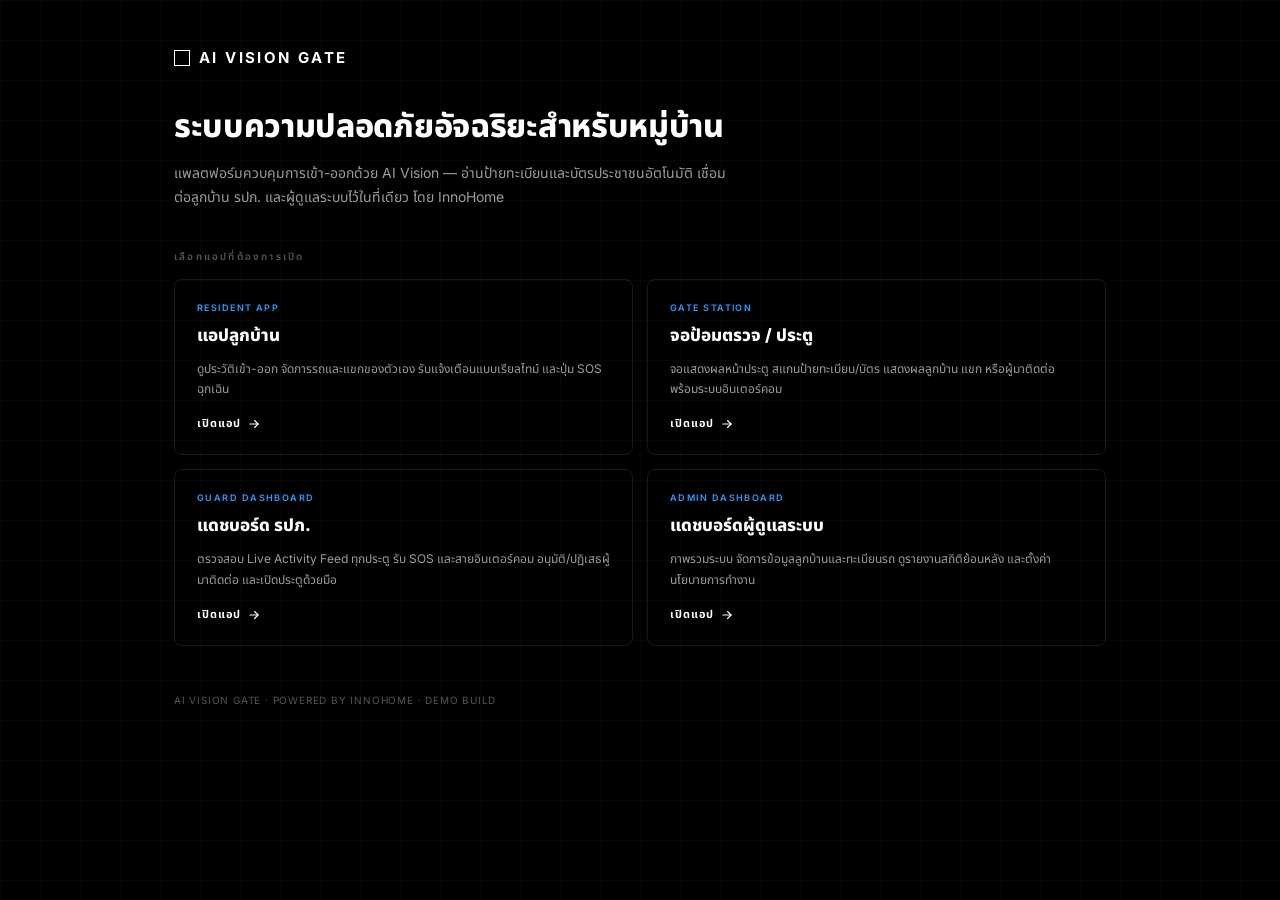
==== index.html @ b5a37eb1 "aivsg-ps-v1" ====
<!DOCTYPE html>
<html lang="th">
<head>
<meta charset="UTF-8">
<meta name="viewport" content="width=device-width, initial-scale=1, viewport-fit=cover">
<meta name="theme-color" content="#000000">
<title>AI Vision Gate — by InnoHome</title>
<link rel="preconnect" href="https://fonts.googleapis.com">
<link href="https://fonts.googleapis.com/css2?family=Inter:wght@400;500;600;700;800&family=Noto+Sans+Thai:wght@400;500;600;700&display=swap" rel="stylesheet">
<style>
  :root{
    --bg:#000000; --surface:#0B0B0D; --surface-2:#171719;
    --border:rgba(255,255,255,0.10); --border-strong:rgba(255,255,255,0.22);
    --text:#FFFFFF; --dim:#9A9AA3; --faint:#54545B;
    --accent:#2E9BFF; --success:#34D399; --warning:#FFD60A; --danger:#FF453A;
    --radius:8px; --radius-sm:4px;
  }
  *{margin:0;padding:0;box-sizing:border-box;}
  html,body{height:100%;}
  body{
    font-family:'Inter','Noto Sans Thai',sans-serif;
    background-color:var(--bg);
    background-image:
      linear-gradient(rgba(255,255,255,0.025) 1px, transparent 1px),
      linear-gradient(90deg, rgba(255,255,255,0.025) 1px, transparent 1px);
    background-size:40px 40px;
    color:var(--text);
    -webkit-font-smoothing:antialiased;
  }
  a{color:inherit; text-decoration:none;}
  .wrap{max-width:980px; margin:0 auto; padding:48px 24px 64px;}
  .brand{display:flex; align-items:center; gap:9px; margin-bottom:36px;}
  .logo-mark{width:16px; height:16px; border:1.5px solid var(--text); flex-shrink:0;}
  .wordmark{font-weight:700; font-size:15px; letter-spacing:.16em;}
  .hero{margin-bottom:40px;}
  .hero h1{font-size:32px; font-weight:800; letter-spacing:-0.01em; margin-bottom:10px;}
  .hero p{font-size:14px; color:var(--dim); line-height:1.7; max-width:560px;}
  .label{font-size:10px; font-weight:600; letter-spacing:.22em; color:var(--faint); text-transform:uppercase; margin-bottom:14px; display:block;}
  .grid{display:grid; grid-template-columns:repeat(2, 1fr); gap:14px;}
  .card{
    border:1px solid var(--border); border-radius:var(--radius);
    padding:22px; display:flex; flex-direction:column; gap:10px;
    transition:border-color .15s, background .15s;
  }
  .card:hover{border-color:var(--border-strong); background:var(--surface);}
  .card .tag{font-size:9px; font-weight:600; letter-spacing:.16em; text-transform:uppercase; color:var(--accent);}
  .card h2{font-size:17px; font-weight:800;}
  .card p{font-size:12px; color:var(--dim); line-height:1.7; flex:1;}
  .card .cta{font-size:11px; font-weight:700; letter-spacing:.08em; display:flex; align-items:center; gap:6px; margin-top:6px;}
  .card .cta svg{width:14px; height:14px; stroke:currentColor; fill:none; stroke-width:2; stroke-linecap:round; stroke-linejoin:round;}
  .footer{margin-top:48px; font-size:10px; color:var(--faint); letter-spacing:.08em; text-transform:uppercase;}
  @media (max-width:640px){
    .grid{grid-template-columns:1fr;}
    .hero h1{font-size:24px;}
  }
</style>
</head>
<body>
<div class="wrap">

  <div class="brand">
    <span class="logo-mark"></span>
    <span class="wordmark">AI VISION GATE</span>
  </div>

  <div class="hero">
    <h1>ระบบความปลอดภัยอัจฉริยะสำหรับหมู่บ้าน</h1>
    <p>แพลตฟอร์มควบคุมการเข้า-ออกด้วย AI Vision — อ่านป้ายทะเบียนและบัตรประชาชนอัตโนมัติ เชื่อมต่อลูกบ้าน รปภ. และผู้ดูแลระบบไว้ในที่เดียว โดย InnoHome</p>
  </div>

  <span class="label">เลือกแอปที่ต้องการเปิด</span>
  <div class="grid">

    <a class="card" href="./resident/index.html">
      <span class="tag">Resident App</span>
      <h2>แอปลูกบ้าน</h2>
      <p>ดูประวัติเข้า-ออก จัดการรถและแขกของตัวเอง รับแจ้งเตือนแบบเรียลไทม์ และปุ่ม SOS ฉุกเฉิน</p>
      <span class="cta">เปิดแอป <svg viewBox="0 0 24 24"><path d="M5 12h14"/><path d="M13 6l6 6-6 6"/></svg></span>
    </a>

    <a class="card" href="./gate/index.html">
      <span class="tag">Gate Station</span>
      <h2>จอป้อมตรวจ / ประตู</h2>
      <p>จอแสดงผลหน้าประตู สแกนป้ายทะเบียน/บัตร แสดงผลลูกบ้าน แขก หรือผู้มาติดต่อ พร้อมระบบอินเตอร์คอม</p>
      <span class="cta">เปิดแอป <svg viewBox="0 0 24 24"><path d="M5 12h14"/><path d="M13 6l6 6-6 6"/></svg></span>
    </a>

    <a class="card" href="./guard/index.html">
      <span class="tag">Guard Dashboard</span>
      <h2>แดชบอร์ด รปภ.</h2>
      <p>ตรวจสอบ Live Activity Feed ทุกประตู รับ SOS และสายอินเตอร์คอม อนุมัติ/ปฏิเสธผู้มาติดต่อ และเปิดประตูด้วยมือ</p>
      <span class="cta">เปิดแอป <svg viewBox="0 0 24 24"><path d="M5 12h14"/><path d="M13 6l6 6-6 6"/></svg></span>
    </a>

    <a class="card" href="./admin/index.html">
      <span class="tag">Admin Dashboard</span>
      <h2>แดชบอร์ดผู้ดูแลระบบ</h2>
      <p>ภาพรวมระบบ จัดการข้อมูลลูกบ้านและทะเบียนรถ ดูรายงานสถิติย้อนหลัง และตั้งค่านโยบายการทำงาน</p>
      <span class="cta">เปิดแอป <svg viewBox="0 0 24 24"><path d="M5 12h14"/><path d="M13 6l6 6-6 6"/></svg></span>
    </a>

  </div>

  <div class="footer">AI Vision Gate · Powered by InnoHome · Demo Build</div>

</div>
</body>
</html>
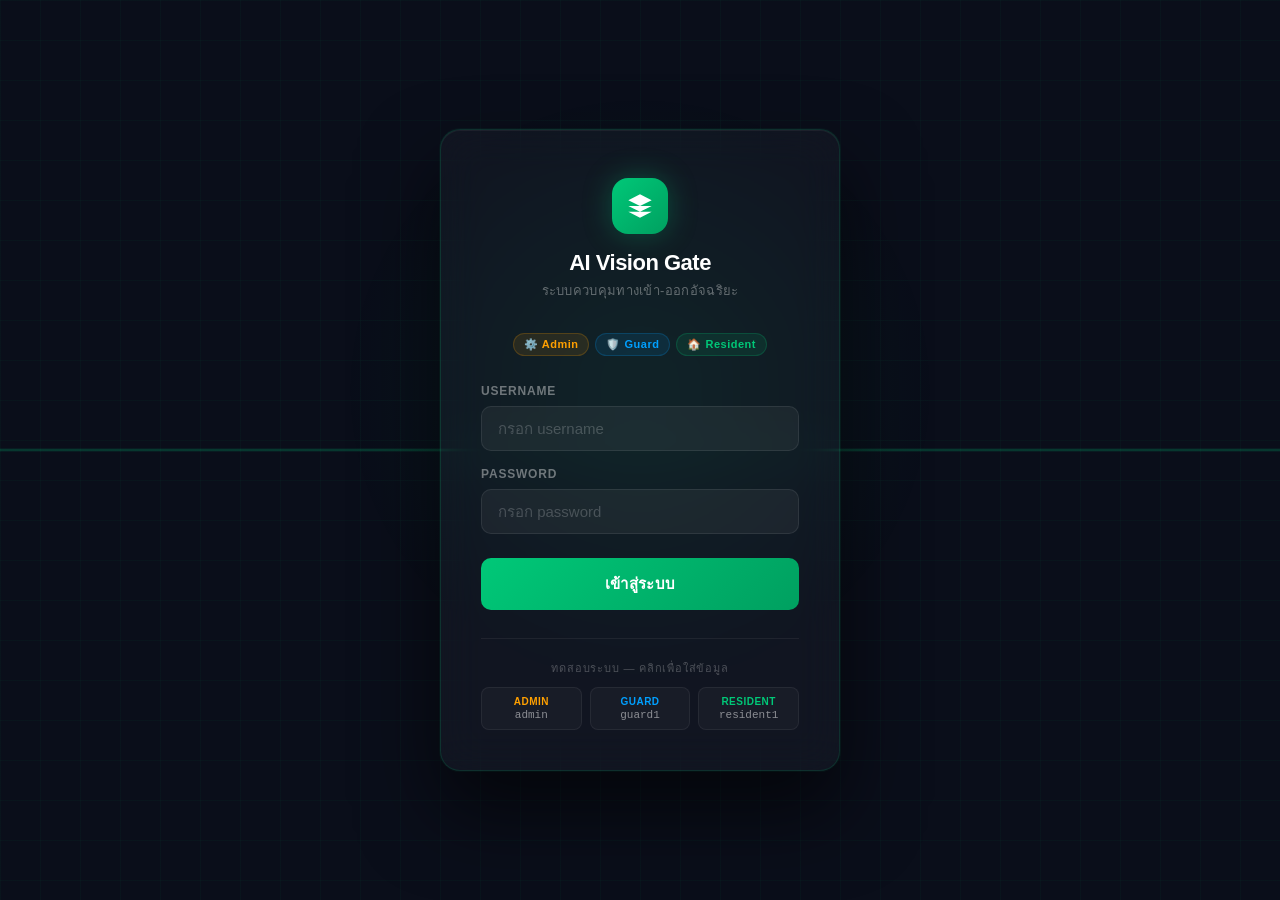
==== commit 602033a1: "add login aivsg-psv02 index.html" ====
--- a/index.html
+++ b/index.html
@@ -2,107 +2,522 @@
 <html lang="th">
 <head>
 <meta charset="UTF-8">
-<meta name="viewport" content="width=device-width, initial-scale=1, viewport-fit=cover">
-<meta name="theme-color" content="#000000">
-<title>AI Vision Gate — by InnoHome</title>
-<link rel="preconnect" href="https://fonts.googleapis.com">
-<link href="https://fonts.googleapis.com/css2?family=Inter:wght@400;500;600;700;800&family=Noto+Sans+Thai:wght@400;500;600;700&display=swap" rel="stylesheet">
+<meta name="viewport" content="width=device-width, initial-scale=1.0">
+<title>AI Vision Gate — เข้าสู่ระบบ</title>
 <style>
-  :root{
-    --bg:#000000; --surface:#0B0B0D; --surface-2:#171719;
-    --border:rgba(255,255,255,0.10); --border-strong:rgba(255,255,255,0.22);
-    --text:#FFFFFF; --dim:#9A9AA3; --faint:#54545B;
-    --accent:#2E9BFF; --success:#34D399; --warning:#FFD60A; --danger:#FF453A;
-    --radius:8px; --radius-sm:4px;
-  }
-  *{margin:0;padding:0;box-sizing:border-box;}
-  html,body{height:100%;}
-  body{
-    font-family:'Inter','Noto Sans Thai',sans-serif;
-    background-color:var(--bg);
+  * { margin: 0; padding: 0; box-sizing: border-box; }
+
+  body {
+    min-height: 100vh;
+    background: #0a0e1a;
+    display: flex;
+    align-items: center;
+    justify-content: center;
+    font-family: 'Segoe UI', 'Helvetica Neue', Arial, sans-serif;
+    overflow: hidden;
+    position: relative;
+  }
+
+  /* Ambient grid background */
+  body::before {
+    content: '';
+    position: fixed;
+    inset: 0;
     background-image:
-      linear-gradient(rgba(255,255,255,0.025) 1px, transparent 1px),
-      linear-gradient(90deg, rgba(255,255,255,0.025) 1px, transparent 1px);
-    background-size:40px 40px;
-    color:var(--text);
-    -webkit-font-smoothing:antialiased;
-  }
-  a{color:inherit; text-decoration:none;}
-  .wrap{max-width:980px; margin:0 auto; padding:48px 24px 64px;}
-  .brand{display:flex; align-items:center; gap:9px; margin-bottom:36px;}
-  .logo-mark{width:16px; height:16px; border:1.5px solid var(--text); flex-shrink:0;}
-  .wordmark{font-weight:700; font-size:15px; letter-spacing:.16em;}
-  .hero{margin-bottom:40px;}
-  .hero h1{font-size:32px; font-weight:800; letter-spacing:-0.01em; margin-bottom:10px;}
-  .hero p{font-size:14px; color:var(--dim); line-height:1.7; max-width:560px;}
-  .label{font-size:10px; font-weight:600; letter-spacing:.22em; color:var(--faint); text-transform:uppercase; margin-bottom:14px; display:block;}
-  .grid{display:grid; grid-template-columns:repeat(2, 1fr); gap:14px;}
-  .card{
-    border:1px solid var(--border); border-radius:var(--radius);
-    padding:22px; display:flex; flex-direction:column; gap:10px;
-    transition:border-color .15s, background .15s;
-  }
-  .card:hover{border-color:var(--border-strong); background:var(--surface);}
-  .card .tag{font-size:9px; font-weight:600; letter-spacing:.16em; text-transform:uppercase; color:var(--accent);}
-  .card h2{font-size:17px; font-weight:800;}
-  .card p{font-size:12px; color:var(--dim); line-height:1.7; flex:1;}
-  .card .cta{font-size:11px; font-weight:700; letter-spacing:.08em; display:flex; align-items:center; gap:6px; margin-top:6px;}
-  .card .cta svg{width:14px; height:14px; stroke:currentColor; fill:none; stroke-width:2; stroke-linecap:round; stroke-linejoin:round;}
-  .footer{margin-top:48px; font-size:10px; color:var(--faint); letter-spacing:.08em; text-transform:uppercase;}
-  @media (max-width:640px){
-    .grid{grid-template-columns:1fr;}
-    .hero h1{font-size:24px;}
-  }
+      linear-gradient(rgba(0,200,120,0.04) 1px, transparent 1px),
+      linear-gradient(90deg, rgba(0,200,120,0.04) 1px, transparent 1px);
+    background-size: 40px 40px;
+    pointer-events: none;
+  }
+
+  /* Glow orb */
+  .glow {
+    position: fixed;
+    width: 600px; height: 600px;
+    border-radius: 50%;
+    background: radial-gradient(circle, rgba(0,200,120,0.08) 0%, transparent 70%);
+    top: 50%; left: 50%;
+    transform: translate(-50%, -60%);
+    pointer-events: none;
+  }
+
+  /* Scan line animation */
+  @keyframes scanline {
+    0%   { top: -4px; opacity: 0.5; }
+    50%  { opacity: 0.15; }
+    100% { top: 100%; opacity: 0; }
+  }
+  .scanline {
+    position: fixed;
+    left: 0; right: 0; height: 4px;
+    background: linear-gradient(to bottom, transparent, rgba(0,200,120,0.3), transparent);
+    animation: scanline 6s linear infinite;
+    pointer-events: none;
+    z-index: 0;
+  }
+
+  .card {
+    position: relative;
+    z-index: 10;
+    background: rgba(255,255,255,0.03);
+    border: 1px solid rgba(0,200,120,0.15);
+    border-radius: 20px;
+    padding: 48px 40px 40px;
+    width: 100%;
+    max-width: 400px;
+    backdrop-filter: blur(20px);
+    box-shadow:
+      0 0 0 1px rgba(0,200,120,0.05),
+      0 40px 80px rgba(0,0,0,0.6),
+      inset 0 1px 0 rgba(255,255,255,0.05);
+  }
+
+  .logo-wrap {
+    text-align: center;
+    margin-bottom: 32px;
+  }
+
+  .logo-icon {
+    width: 56px; height: 56px;
+    background: linear-gradient(135deg, #00c878 0%, #00a060 100%);
+    border-radius: 16px;
+    display: inline-flex;
+    align-items: center;
+    justify-content: center;
+    margin-bottom: 16px;
+    box-shadow: 0 0 30px rgba(0,200,120,0.3);
+  }
+
+  .logo-icon svg { width: 28px; height: 28px; fill: #fff; }
+
+  h1 {
+    font-size: 22px;
+    font-weight: 700;
+    color: #fff;
+    letter-spacing: -0.5px;
+    margin-bottom: 4px;
+  }
+
+  .subtitle {
+    font-size: 13px;
+    color: rgba(255,255,255,0.35);
+    letter-spacing: 0.3px;
+  }
+
+  /* Role badges */
+  .roles {
+    display: flex;
+    gap: 6px;
+    margin-bottom: 28px;
+    justify-content: center;
+  }
+  .role-badge {
+    padding: 4px 10px;
+    border-radius: 20px;
+    font-size: 11px;
+    font-weight: 600;
+    letter-spacing: 0.5px;
+    cursor: pointer;
+    border: 1px solid transparent;
+    transition: all 0.2s;
+    user-select: none;
+  }
+  .role-badge.admin  { background: rgba(255,160,0,0.1);  color: #ffa000; border-color: rgba(255,160,0,0.2); }
+  .role-badge.guard  { background: rgba(0,160,255,0.1);  color: #00a0ff; border-color: rgba(0,160,255,0.2); }
+  .role-badge.resident { background: rgba(0,200,120,0.1); color: #00c878; border-color: rgba(0,200,120,0.2); }
+  .role-badge:hover  { opacity: 0.8; transform: scale(1.05); }
+
+  /* Fields */
+  .field { margin-bottom: 16px; }
+
+  label {
+    display: block;
+    font-size: 12px;
+    font-weight: 600;
+    color: rgba(255,255,255,0.4);
+    letter-spacing: 0.8px;
+    text-transform: uppercase;
+    margin-bottom: 8px;
+  }
+
+  input {
+    width: 100%;
+    background: rgba(255,255,255,0.05);
+    border: 1px solid rgba(255,255,255,0.08);
+    border-radius: 10px;
+    padding: 13px 16px;
+    font-size: 15px;
+    color: #fff;
+    outline: none;
+    transition: border-color 0.2s, box-shadow 0.2s;
+    font-family: inherit;
+  }
+  input:focus {
+    border-color: rgba(0,200,120,0.5);
+    box-shadow: 0 0 0 3px rgba(0,200,120,0.1);
+  }
+  input::placeholder { color: rgba(255,255,255,0.2); }
+
+  /* Submit button */
+  .btn {
+    width: 100%;
+    padding: 14px;
+    background: linear-gradient(135deg, #00c878 0%, #00a060 100%);
+    border: none;
+    border-radius: 10px;
+    color: #fff;
+    font-size: 15px;
+    font-weight: 700;
+    cursor: pointer;
+    transition: all 0.2s;
+    margin-top: 8px;
+    letter-spacing: 0.3px;
+    position: relative;
+    overflow: hidden;
+  }
+  .btn:hover  { transform: translateY(-1px); box-shadow: 0 8px 24px rgba(0,200,120,0.35); }
+  .btn:active { transform: translateY(0); }
+  .btn:disabled { opacity: 0.5; cursor: not-allowed; transform: none; }
+
+  @keyframes spin { to { transform: rotate(360deg); } }
+  .btn .spinner {
+    display: none;
+    width: 18px; height: 18px;
+    border: 2px solid rgba(255,255,255,0.3);
+    border-top-color: #fff;
+    border-radius: 50%;
+    animation: spin 0.7s linear infinite;
+    margin: 0 auto;
+  }
+  .btn.loading .btn-text { display: none; }
+  .btn.loading .spinner  { display: block; }
+
+  /* Error */
+  .error-box {
+    background: rgba(255,60,60,0.1);
+    border: 1px solid rgba(255,60,60,0.25);
+    border-radius: 8px;
+    padding: 10px 14px;
+    font-size: 13px;
+    color: #ff6060;
+    margin-bottom: 16px;
+    display: none;
+  }
+  .error-box.show { display: block; }
+
+  /* Role hint */
+  .hint {
+    margin-top: 28px;
+    border-top: 1px solid rgba(255,255,255,0.06);
+    padding-top: 20px;
+  }
+  .hint-title {
+    font-size: 11px;
+    color: rgba(255,255,255,0.25);
+    text-transform: uppercase;
+    letter-spacing: 0.8px;
+    margin-bottom: 10px;
+    text-align: center;
+  }
+  .hint-grid {
+    display: grid;
+    grid-template-columns: repeat(3, 1fr);
+    gap: 8px;
+  }
+  .hint-item {
+    background: rgba(255,255,255,0.03);
+    border: 1px solid rgba(255,255,255,0.06);
+    border-radius: 8px;
+    padding: 8px;
+    text-align: center;
+    cursor: pointer;
+    transition: all 0.15s;
+  }
+  .hint-item:hover {
+    background: rgba(255,255,255,0.06);
+    border-color: rgba(0,200,120,0.2);
+  }
+  .hint-role {
+    font-size: 10px;
+    font-weight: 700;
+    letter-spacing: 0.5px;
+    margin-bottom: 2px;
+  }
+  .hint-role.admin    { color: #ffa000; }
+  .hint-role.guard    { color: #00a0ff; }
+  .hint-role.resident { color: #00c878; }
+  .hint-user {
+    font-size: 11px;
+    color: rgba(255,255,255,0.5);
+    font-family: 'Courier New', monospace;
+  }
+
+  /* Redirect overlay */
+  .redirect-overlay {
+    display: none;
+    position: fixed; inset: 0;
+    background: #0a0e1a;
+    z-index: 100;
+    align-items: center;
+    justify-content: center;
+    flex-direction: column;
+    gap: 16px;
+  }
+  .redirect-overlay.show { display: flex; }
+
+  @keyframes fadeInUp {
+    from { opacity: 0; transform: translateY(10px); }
+    to   { opacity: 1; transform: translateY(0); }
+  }
+  .redirect-icon {
+    font-size: 48px;
+    animation: fadeInUp 0.4s ease;
+  }
+  .redirect-text {
+    color: rgba(255,255,255,0.6);
+    font-size: 15px;
+    animation: fadeInUp 0.4s ease 0.1s both;
+  }
+  .redirect-role-label {
+    font-size: 22px;
+    font-weight: 700;
+    color: #fff;
+    animation: fadeInUp 0.4s ease 0.05s both;
+  }
+  @keyframes pulse-ring {
+    0%   { transform: scale(0.8); opacity: 1; }
+    100% { transform: scale(1.8); opacity: 0; }
+  }
+  .pulse-ring {
+    position: absolute;
+    width: 80px; height: 80px;
+    border-radius: 50%;
+    background: rgba(0,200,120,0.15);
+    animation: pulse-ring 1.2s ease-out infinite;
+  }
+  .pulse-dot {
+    width: 80px; height: 80px;
+    border-radius: 50%;
+    background: linear-gradient(135deg, #00c878, #00a060);
+    display: flex; align-items: center; justify-content: center;
+    position: relative;
+    box-shadow: 0 0 40px rgba(0,200,120,0.4);
+    font-size: 32px;
+    animation: fadeInUp 0.3s ease;
+  }
+
 </style>
 </head>
 <body>
-<div class="wrap">
-
-  <div class="brand">
-    <span class="logo-mark"></span>
-    <span class="wordmark">AI VISION GATE</span>
+
+<div class="glow"></div>
+<div class="scanline"></div>
+
+<!-- Login Card -->
+<div class="card">
+  <div class="logo-wrap">
+    <div class="logo-icon">
+      <svg viewBox="0 0 24 24"><path d="M12 2L2 7l10 5 10-5-10-5zM2 17l10 5 10-5M2 12l10 5 10-5"/></svg>
+    </div>
+    <h1>AI Vision Gate</h1>
+    <p class="subtitle">ระบบควบคุมทางเข้า-ออกอัจฉริยะ</p>
   </div>
 
-  <div class="hero">
-    <h1>ระบบความปลอดภัยอัจฉริยะสำหรับหมู่บ้าน</h1>
-    <p>แพลตฟอร์มควบคุมการเข้า-ออกด้วย AI Vision — อ่านป้ายทะเบียนและบัตรประชาชนอัตโนมัติ เชื่อมต่อลูกบ้าน รปภ. และผู้ดูแลระบบไว้ในที่เดียว โดย InnoHome</p>
+  <div class="roles">
+    <span class="role-badge admin">⚙️ Admin</span>
+    <span class="role-badge guard">🛡️ Guard</span>
+    <span class="role-badge resident">🏠 Resident</span>
   </div>
 
-  <span class="label">เลือกแอปที่ต้องการเปิด</span>
-  <div class="grid">
-
-    <a class="card" href="./resident/index.html">
-      <span class="tag">Resident App</span>
-      <h2>แอปลูกบ้าน</h2>
-      <p>ดูประวัติเข้า-ออก จัดการรถและแขกของตัวเอง รับแจ้งเตือนแบบเรียลไทม์ และปุ่ม SOS ฉุกเฉิน</p>
-      <span class="cta">เปิดแอป <svg viewBox="0 0 24 24"><path d="M5 12h14"/><path d="M13 6l6 6-6 6"/></svg></span>
-    </a>
-
-    <a class="card" href="./gate/index.html">
-      <span class="tag">Gate Station</span>
-      <h2>จอป้อมตรวจ / ประตู</h2>
-      <p>จอแสดงผลหน้าประตู สแกนป้ายทะเบียน/บัตร แสดงผลลูกบ้าน แขก หรือผู้มาติดต่อ พร้อมระบบอินเตอร์คอม</p>
-      <span class="cta">เปิดแอป <svg viewBox="0 0 24 24"><path d="M5 12h14"/><path d="M13 6l6 6-6 6"/></svg></span>
-    </a>
-
-    <a class="card" href="./guard/index.html">
-      <span class="tag">Guard Dashboard</span>
-      <h2>แดชบอร์ด รปภ.</h2>
-      <p>ตรวจสอบ Live Activity Feed ทุกประตู รับ SOS และสายอินเตอร์คอม อนุมัติ/ปฏิเสธผู้มาติดต่อ และเปิดประตูด้วยมือ</p>
-      <span class="cta">เปิดแอป <svg viewBox="0 0 24 24"><path d="M5 12h14"/><path d="M13 6l6 6-6 6"/></svg></span>
-    </a>
-
-    <a class="card" href="./admin/index.html">
-      <span class="tag">Admin Dashboard</span>
-      <h2>แดชบอร์ดผู้ดูแลระบบ</h2>
-      <p>ภาพรวมระบบ จัดการข้อมูลลูกบ้านและทะเบียนรถ ดูรายงานสถิติย้อนหลัง และตั้งค่านโยบายการทำงาน</p>
-      <span class="cta">เปิดแอป <svg viewBox="0 0 24 24"><path d="M5 12h14"/><path d="M13 6l6 6-6 6"/></svg></span>
-    </a>
-
+  <div class="error-box" id="errorBox"></div>
+
+  <div class="field">
+    <label>Username</label>
+    <input type="text" id="username" placeholder="กรอก username" autocomplete="username" autocapitalize="none">
   </div>
-
-  <div class="footer">AI Vision Gate · Powered by InnoHome · Demo Build</div>
-
+  <div class="field">
+    <label>Password</label>
+    <input type="password" id="password" placeholder="กรอก password" autocomplete="current-password">
+  </div>
+
+  <button class="btn" id="loginBtn" onclick="doLogin()">
+    <span class="btn-text">เข้าสู่ระบบ</span>
+    <div class="spinner"></div>
+  </button>
+
+  <!-- Demo quick-fill -->
+  <div class="hint">
+    <div class="hint-title">ทดสอบระบบ — คลิกเพื่อใส่ข้อมูล</div>
+    <div class="hint-grid">
+      <div class="hint-item" onclick="fillDemo('admin','aivsg2024')">
+        <div class="hint-role admin">ADMIN</div>
+        <div class="hint-user">admin</div>
+      </div>
+      <div class="hint-item" onclick="fillDemo('guard1','guard1234')">
+        <div class="hint-role guard">GUARD</div>
+        <div class="hint-user">guard1</div>
+      </div>
+      <div class="hint-item" onclick="fillDemo('resident1','home5301')">
+        <div class="hint-role resident">RESIDENT</div>
+        <div class="hint-user">resident1</div>
+      </div>
+    </div>
+  </div>
 </div>
+
+<!-- Redirect overlay -->
+<div class="redirect-overlay" id="redirectOverlay">
+  <div style="position:relative; display:flex; align-items:center; justify-content:center;">
+    <div class="pulse-ring"></div>
+    <div class="pulse-dot" id="redirectIcon">✅</div>
+  </div>
+  <div class="redirect-role-label" id="redirectLabel">Admin Dashboard</div>
+  <div class="redirect-text" id="redirectText">กำลังเข้าสู่ระบบ...</div>
+</div>
+
+<script>
+// ============================================================
+// CONFIG — เปลี่ยน API_URL ให้ตรงกับ deploy ของ TaBon
+// ============================================================
+const API_URL = 'https://script.google.com/macros/s/AKfycbzrmDc7dvwMlhkm6vdXVABIxQq22qMI270DUdQ7Yab2jZLHSzFM2hcPYzYDqCG5VXQ6nw/exec';
+
+// Role → URL mapping (relative path จาก root)
+const ROLE_REDIRECT = {
+  admin:    '../admin/',
+  guard:    '../gate/',
+  resident: '../resident/',
+};
+
+const ROLE_LABEL = {
+  admin:    { icon: '⚙️', label: 'Admin Dashboard', color: '#ffa000' },
+  guard:    { icon: '🛡️', label: 'Guard Station',   color: '#00a0ff' },
+  resident: { icon: '🏠', label: 'Resident App',     color: '#00c878' },
+};
+
+// ============================================================
+// Quick fill demo
+// ============================================================
+function fillDemo(user, pass) {
+  document.getElementById('username').value = user;
+  document.getElementById('password').value = pass;
+  document.getElementById('username').focus();
+}
+
+// ============================================================
+// Enter key support
+// ============================================================
+document.addEventListener('keydown', e => {
+  if (e.key === 'Enter') doLogin();
+});
+
+// ============================================================
+// Login flow
+// ============================================================
+async function doLogin() {
+  const username = document.getElementById('username').value.trim();
+  const password = document.getElementById('password').value;
+  const btn      = document.getElementById('loginBtn');
+  const errorBox = document.getElementById('errorBox');
+
+  // Validation
+  if (!username || !password) {
+    showError('กรุณากรอก Username และ Password');
+    return;
+  }
+
+  // Loading state
+  errorBox.classList.remove('show');
+  btn.classList.add('loading');
+  btn.disabled = true;
+
+  try {
+    // Call Apps Script login API
+    const res = await fetch(API_URL, {
+      method: 'POST',
+      headers: { 'Content-Type': 'application/json' },
+      body: JSON.stringify({ username, password }),
+      redirect: 'follow',
+    }).then(r => r.json()).catch(() => null);
+
+    // Fallback: local check (ถ้า API ล้มเหลว ให้ยังล็อกอินได้)
+    let result = res;
+    if (!result || result.error) {
+      result = localLogin(username, password);
+    }
+
+    if (result && result.success) {
+      // Save session
+      sessionStorage.setItem('aivsg_user', JSON.stringify({
+        username: result.username,
+        role:     result.role,
+        house:    result.house || '',
+        name:     result.ownerName || '',
+      }));
+      // Redirect
+      showRedirect(result.role, result.username, result.house);
+    } else {
+      showError(result?.message || 'Username หรือ Password ไม่ถูกต้อง');
+      btn.classList.remove('loading');
+      btn.disabled = false;
+    }
+  } catch (err) {
+    showError('ไม่สามารถเชื่อมต่อระบบได้ กรุณาลองใหม่');
+    btn.classList.remove('loading');
+    btn.disabled = false;
+  }
+}
+
+// ============================================================
+// Local login fallback (ถ้า API ไม่ตอบสนอง)
+// ============================================================
+function localLogin(username, password) {
+  const ADMIN_USERS = {
+    'admin':  { password: 'aivsg2024', role: 'admin' },
+    'guard1': { password: 'guard1234', role: 'guard' },
+    'guard2': { password: 'guard2345', role: 'guard' },
+  };
+  if (ADMIN_USERS[username]) {
+    if (ADMIN_USERS[username].password === password) {
+      return { success: true, username, role: ADMIN_USERS[username].role, house: '' };
+    }
+    return { success: false, message: 'รหัสผ่านไม่ถูกต้อง' };
+  }
+  // Resident pattern: resident1–resident11 / home5301
+  const residentMatch = username.match(/^resident(\d+)$/);
+  if (residentMatch) {
+    return { success: true, username, role: 'resident', house: '53/' + residentMatch[1] };
+  }
+  return { success: false, message: 'ไม่พบผู้ใช้งาน' };
+}
+
+// ============================================================
+// Show redirect overlay then navigate
+// ============================================================
+function showRedirect(role, username, house) {
+  const info = ROLE_LABEL[role] || ROLE_LABEL.resident;
+  const overlay = document.getElementById('redirectOverlay');
+  document.getElementById('redirectIcon').textContent  = info.icon;
+  document.getElementById('redirectLabel').textContent = info.label;
+  document.getElementById('redirectText').textContent  =
+    `ยินดีต้อนรับ ${username}${house ? ' · บ้านเลขที่ ' + house : ''} — กำลังเข้าสู่ระบบ`;
+  document.getElementById('redirectLabel').style.color = info.color;
+  overlay.classList.add('show');
+
+  // Navigate after brief pause
+  setTimeout(() => {
+    const dest = ROLE_REDIRECT[role] || ROLE_REDIRECT.resident;
+    window.location.href = dest;
+  }, 1800);
+}
+
+// ============================================================
+// Show error
+// ============================================================
+function showError(msg) {
+  const box = document.getElementById('errorBox');
+  box.textContent = msg;
+  box.classList.add('show');
+}
+</script>
 </body>
 </html>
